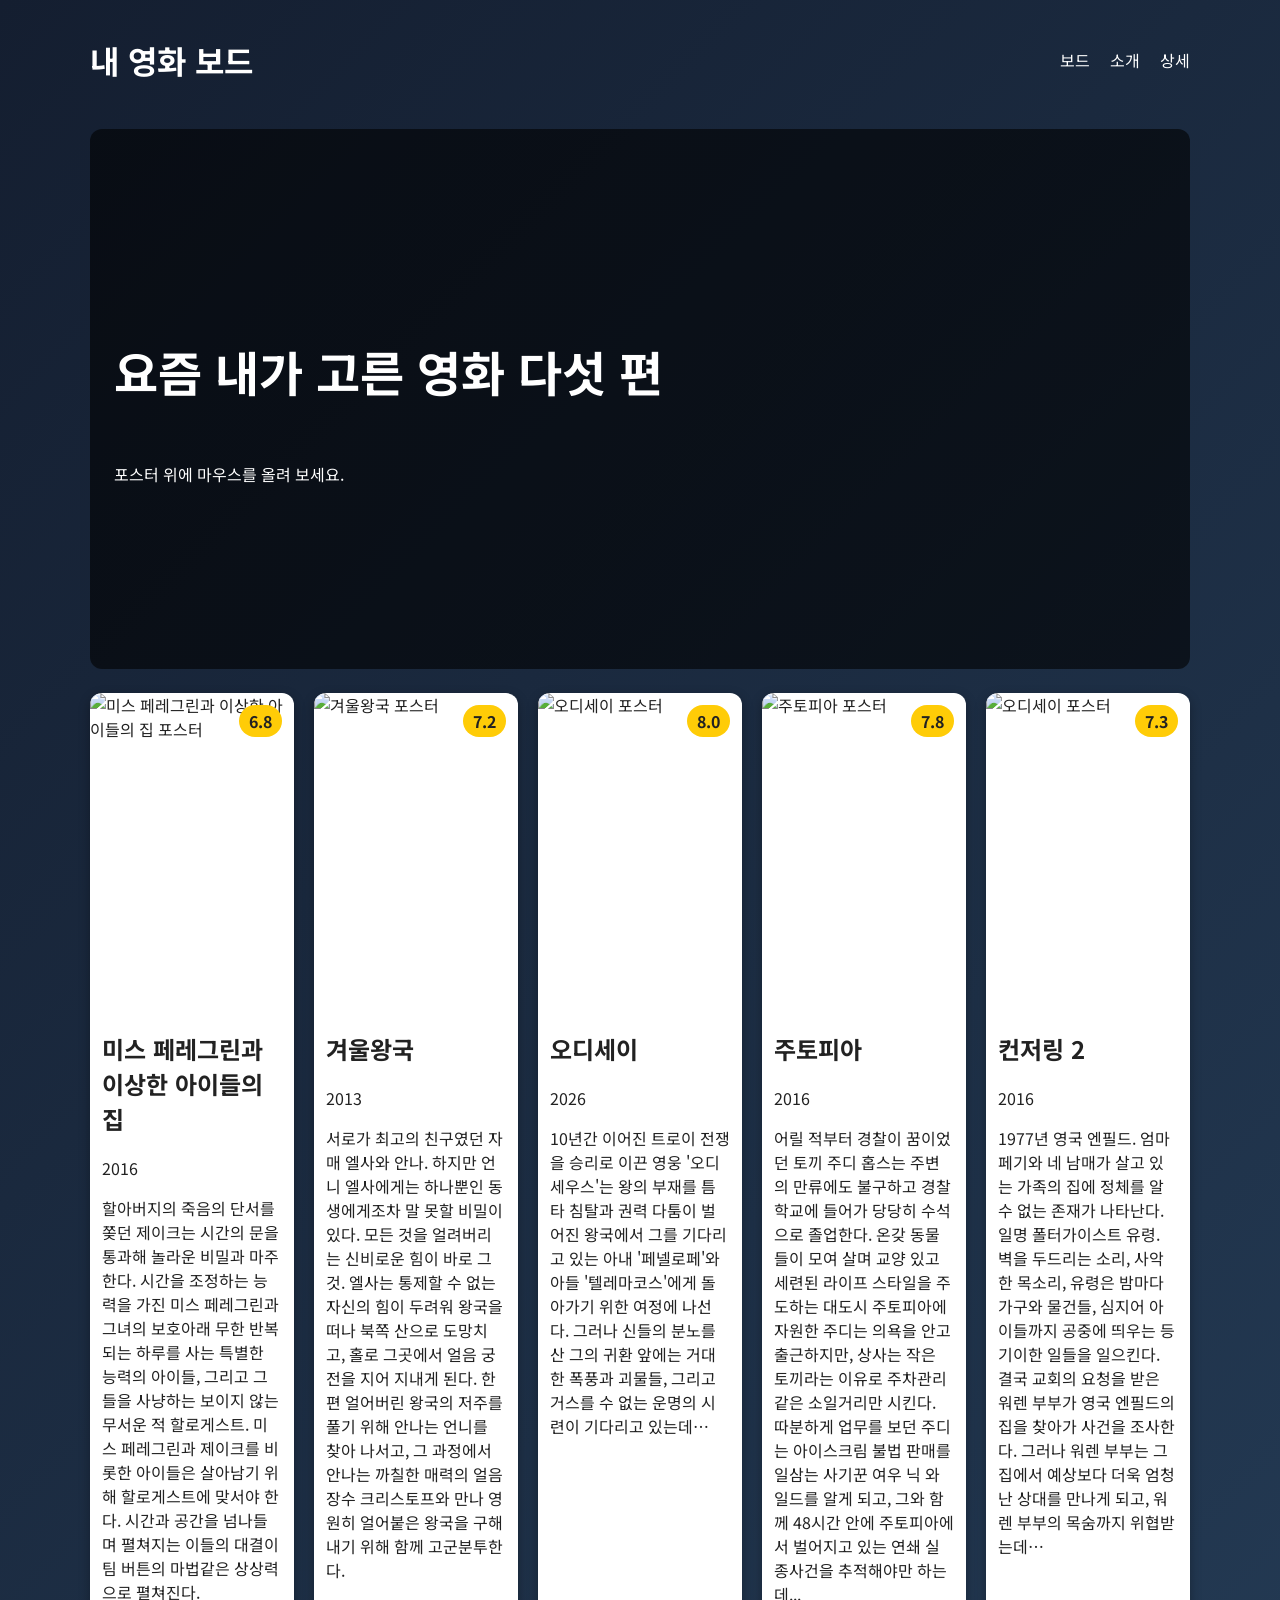
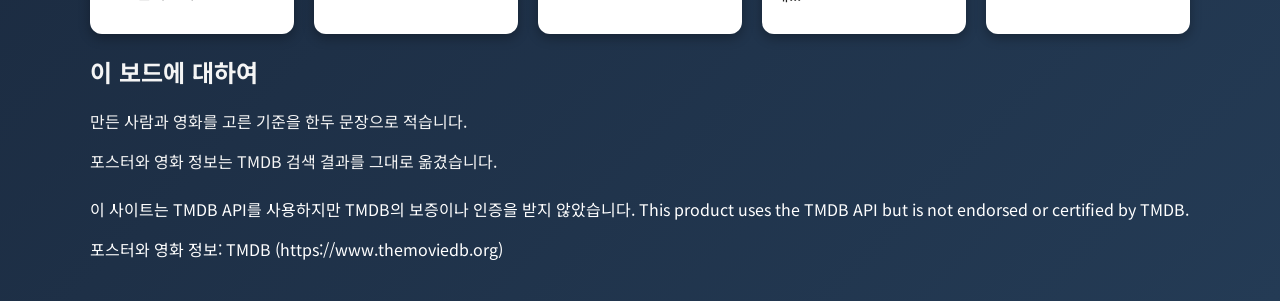
==== index.html @ 84cd8ace "hw1 시작" ====
<!DOCTYPE html>
<html lang="ko">

<head>
	<meta charset="UTF-8">
	<meta name="viewport" content="width=device-width, initial-scale=1.0">
	<title>김현우 :: 내 영화 보드</title>
	<link rel="preconnect" href="https://fonts.googleapis.com">
	<link rel="preconnect" href="https://fonts.gstatic.com" crossorigin>
	<link href="https://fonts.googleapis.com/css2?family=Nanum+Myeongjo&family=Noto+Sans+KR:wght@100..900&display=swap"
		rel="stylesheet">
	<link rel="stylesheet" href="style.css">
</head>

<body>

	<header class="top">
		<h1>내 영화 보드</h1>
		<nav>
			<ul>
				<li><a href="#board">보드</a></li>
				<li><a href="#about">소개</a></li>
				<li><a href="detail.html">상세</a></li>
			</ul>
		</nav>
	</header>

	<section class="hero">
		<h2>요즘 내가 고른 영화 다섯 편</h2>
		<p>포스터 위에 마우스를 올려 보세요.</p>
	</section>

	<main>
		<section class="board" id="board">
			<article class="card">
				<img class="poster" src="https://image.tmdb.org/t/p/w342/j3VfU751qbvzxyYMfHL2vigqdYf.jpg"
					alt="미스 페레그린과 이상한 아이들의 집 포스터">
				<span class="badge">6.8</span>
				<div class="info">
					<h2>미스 페레그린과 이상한 아이들의 집</h2>
					<p class="year">2016</p>
					<p class="overview">할아버지의 죽음의 단서를 쫒던 제이크는 시간의 문을 통과해 놀라운 비밀과 마주한다. 시간을 조정하는 능력을 가진 미스 페레그린과 그녀의 보호아래 무한 반복되는 하루를 사는 특별한 능력의 아이들, 그리고 그들을 사냥하는 보이지 않는 무서운 적 할로게스트. 미스 페레그린과 제이크를 비롯한 아이들은 살아남기 위해 할로게스트에 맞서야 한다. 시간과 공간을 넘나들며 펼쳐지는 이들의 대결이 팀 버튼의 마법같은 상상력으로 펼쳐진다.</p>
				</div>
			</article>
			<article class="card">
				<img class="poster" src="https://image.tmdb.org/t/p/w342/lYceQKe3EsYn7VdDXGTy7dSwBLp.jpg"
					alt="겨울왕국 포스터">
				<span class="badge">7.2</span>
				<div class="info">
					<h2>겨울왕국</h2>
					<p class="year">2013</p>
					<p class="overview">서로가 최고의 친구였던 자매 엘사와 안나. 하지만 언니 엘사에게는 하나뿐인 동생에게조차 말 못할 비밀이 있다. 모든 것을 얼려버리는 신비로운 힘이 바로 그 것. 엘사는 통제할 수 없는 자신의 힘이 두려워 왕국을 떠나 북쪽 산으로 도망치고, 홀로 그곳에서 얼음 궁전을 지어 지내게 된다. 한편 얼어버린 왕국의 저주를 풀기 위해 안나는 언니를 찾아 나서고, 그 과정에서 안나는 까칠한 매력의 얼음장수 크리스토프와 만나 영원히 얼어붙은 왕국을 구해내기 위해 함께 고군분투한다.</p>
				</div>
			</article>
			<article class="card">
				<img class="poster" src="https://image.tmdb.org/t/p/w342/8ze9OcVuFiy94s6FFPvsn4oC2e1.jpg"
					alt="오디세이 포스터">
				<span class="badge">8.0</span>
				<div class="info">
					<h2>오디세이</h2>
					<p class="year">2026</p>
					<p class="overview">10년간 이어진 트로이 전쟁을 승리로 이끈 영웅 '오디세우스'는 왕의 부재를 틈타 침탈과 권력 다툼이 벌어진 왕국에서 그를 기다리고 있는 아내 '페넬로페'와 아들 '텔레마코스'에게 돌아가기 위한 여정에 나선다. 그러나 신들의 분노를 산 그의 귀환 앞에는 거대한 폭풍과 괴물들, 그리고 거스를 수 없는 운명의 시련이 기다리고 있는데…</p>
				</div>
			</article>
			<article class="card">
				<img class="poster" src="https://image.tmdb.org/t/p/w342/uitqZVbhvlQV5iLOdbk3itGoNNd.jpg"
					alt="주토피아 포스터">
				<span class="badge">7.8</span>
				<div class="info">
					<h2>주토피아</h2>
					<p class="year">2016</p>
					<p class="overview">어릴 적부터 경찰이 꿈이었던 토끼 주디 홉스는 주변의 만류에도 불구하고 경찰학교에 들어가 당당히 수석으로 졸업한다. 온갖 동물들이 모여 살며 교양 있고 세련된 라이프 스타일을 주도하는 대도시 주토피아에 자원한 주디는 의욕을 안고 출근하지만, 상사는 작은 토끼라는 이유로 주차관리 같은 소일거리만 시킨다. 따분하게 업무를 보던 주디는 아이스크림 불법 판매를 일삼는 사기꾼 여우 닉 와일드를 알게 되고, 그와 함께  48시간 안에 주토피아에서 벌어지고 있는 연쇄 실종사건을 추적해야만 하는데...</p>
				</div>
			</article>
			<article class="card">
				<img class="poster" src="https://image.tmdb.org/t/p/w342/RTmoz2DYYOPDnTKGqkJDWKdcd6.jpg"
					alt="오디세이 포스터">
				<span class="badge">7.3</span>
				<div class="info">
					<h2>컨저링 2</h2>
					<p class="year">2016</p>
					<p class="overview">1977년 영국 엔필드. 엄마 페기와 네 남매가 살고 있는 가족의 집에 정체를 알 수 없는 존재가 나타난다. 일명 폴터가이스트 유령. 벽을 두드리는 소리, 사악한 목소리, 유령은 밤마다 가구와 물건들, 심지어 아이들까지 공중에 띄우는 등 기이한 일들을 일으킨다. 결국 교회의 요청을 받은 워렌 부부가 영국 엔필드의 집을 찾아가 사건을 조사한다. 그러나 워렌 부부는 그 집에서 예상보다 더욱 엄청난 상대를 만나게 되고, 워렌 부부의 목숨까지 위협받는데…</p>
				</div>
			</article>
		</section>
		<section id="about">
			<h2>이 보드에 대하여</h2>
			<p>만든 사람과 영화를 고른 기준을 한두 문장으로 적습니다.</p>
			<p>포스터와 영화 정보는 TMDB 검색 결과를 그대로 옮겼습니다.</p>
		</section>
	</main>

	<footer>
		<p>이 사이트는 TMDB API를 사용하지만 TMDB의 보증이나 인증을 받지 않았습니다.
			This product uses the TMDB API but is not endorsed or certified by TMDB.</p>
		<p>포스터와 영화 정보: TMDB (https://www.themoviedb.org)</p>
	</footer>
</body>

</html>
---- style.css ----
body {
    background: linear-gradient(135deg, #141e30, #243b55);
    min-height: 100vh;
    box-sizing: border-box;
    margin: 0;
    padding: 16px;
    font-family: "Noto Sans KR", sans-serif;
    color: #f5f5f5;
}

#body-title {
    font-family: "Nanum Myeongjo", sans-serif;
}

/* 7주차 시작 */

main, .top, .hero, footer {
    max-width: 1100px;
    margin: 0 auto 24px;
}

.top {
    display: flex;
    justify-content: space-between;
    align-items: center;
}

.hero {
    background-image:
    linear-gradient(rgba(0, 0, 0, 0.6), rgba(0, 0, 0, 0.6)),
    url("https://image.tmdb.org/t/p/w1280/ld7V9BjMk2xtiBNcR8savyyk5ca.jpg");

    background-size: cover;
    background-position: center;
    min-height: 40vh;
    padding: 24px;
    box-sizing: border-box;
    color: #fff;
    border-radius: 12px;
    display: flex;
    flex-direction: column;
    justify-content: center;
}

nav ul {
    display: flex;
    gap: 8px;
    list-style: none;
    margin: 0;
    padding: 0;
    flex-direction: column;
}

nav a {
    color: #fff;
    text-decoration: none;
}

.board {
    display: grid;
    grid-template-columns: repeat(auto-fit, minmax(200px, 1fr));
    gap: 20px;
}

/* 7주차 끝 */

h1, footer {
    color: #fff;
}

.card {
    border-radius: 12px;
    overflow: hidden;
    box-shadow: 0 4px 12px rgba(0, 0, 0, 0.3);
    background: #fff;

    position: relative;

    transition: transform 0.3s, box-shadow 0.3s;
    color: #222;
    animation: rise 0.6s backwards;
}

.card:nth-child(2) {
    animation-delay: 0.1s;
}
.card:nth-child(3) {
    animation-delay: 0.2s;
}
.card:nth-child(4) {
    animation-delay: 0.3s;
}
.card:nth-child(5) {
    animation-delay: 0.4s;
}

@keyframes rise {
    from {
        opacity: 0;
        transform: translateY(20px);
    }
}

.card:hover {
    transform: translateY(-8px);
    box-shadow: 0 12px 32px rgba(255, 193, 7, 0.6);
}

.badge {
    position: absolute;
    top: 12px;
    right: 12px;
    background: #ffcc07;
    color: #222;
    padding: 4px 10px;
    border-radius: 999px;
    font-weight: bold;

    animation: pulse 2s infinite;
}

@keyframes pulse {
    0%, 100% {
        transform: scale(1);
    }
    50% {
        transform: scale(1.15);
    }
}

.info {
    padding: 12px;
}

.poster {
    width: 100%;
    display: block;
    aspect-ratio: 2 / 3;
    object-fit: cover;
}

@media (min-width: 600px) {
    nav ul {
        flex-direction: row;
        gap: 20px;
    }
}

@media (min-width: 1024px) {
    .hero {
        min-height: 60vh;
    }

    .hero h2 {
        font-size: 3rem;
    }
}

@media (prefers-color-scheme: dark) {
    .card {
        background: #1f2429;
        color: #eee;
    }
}
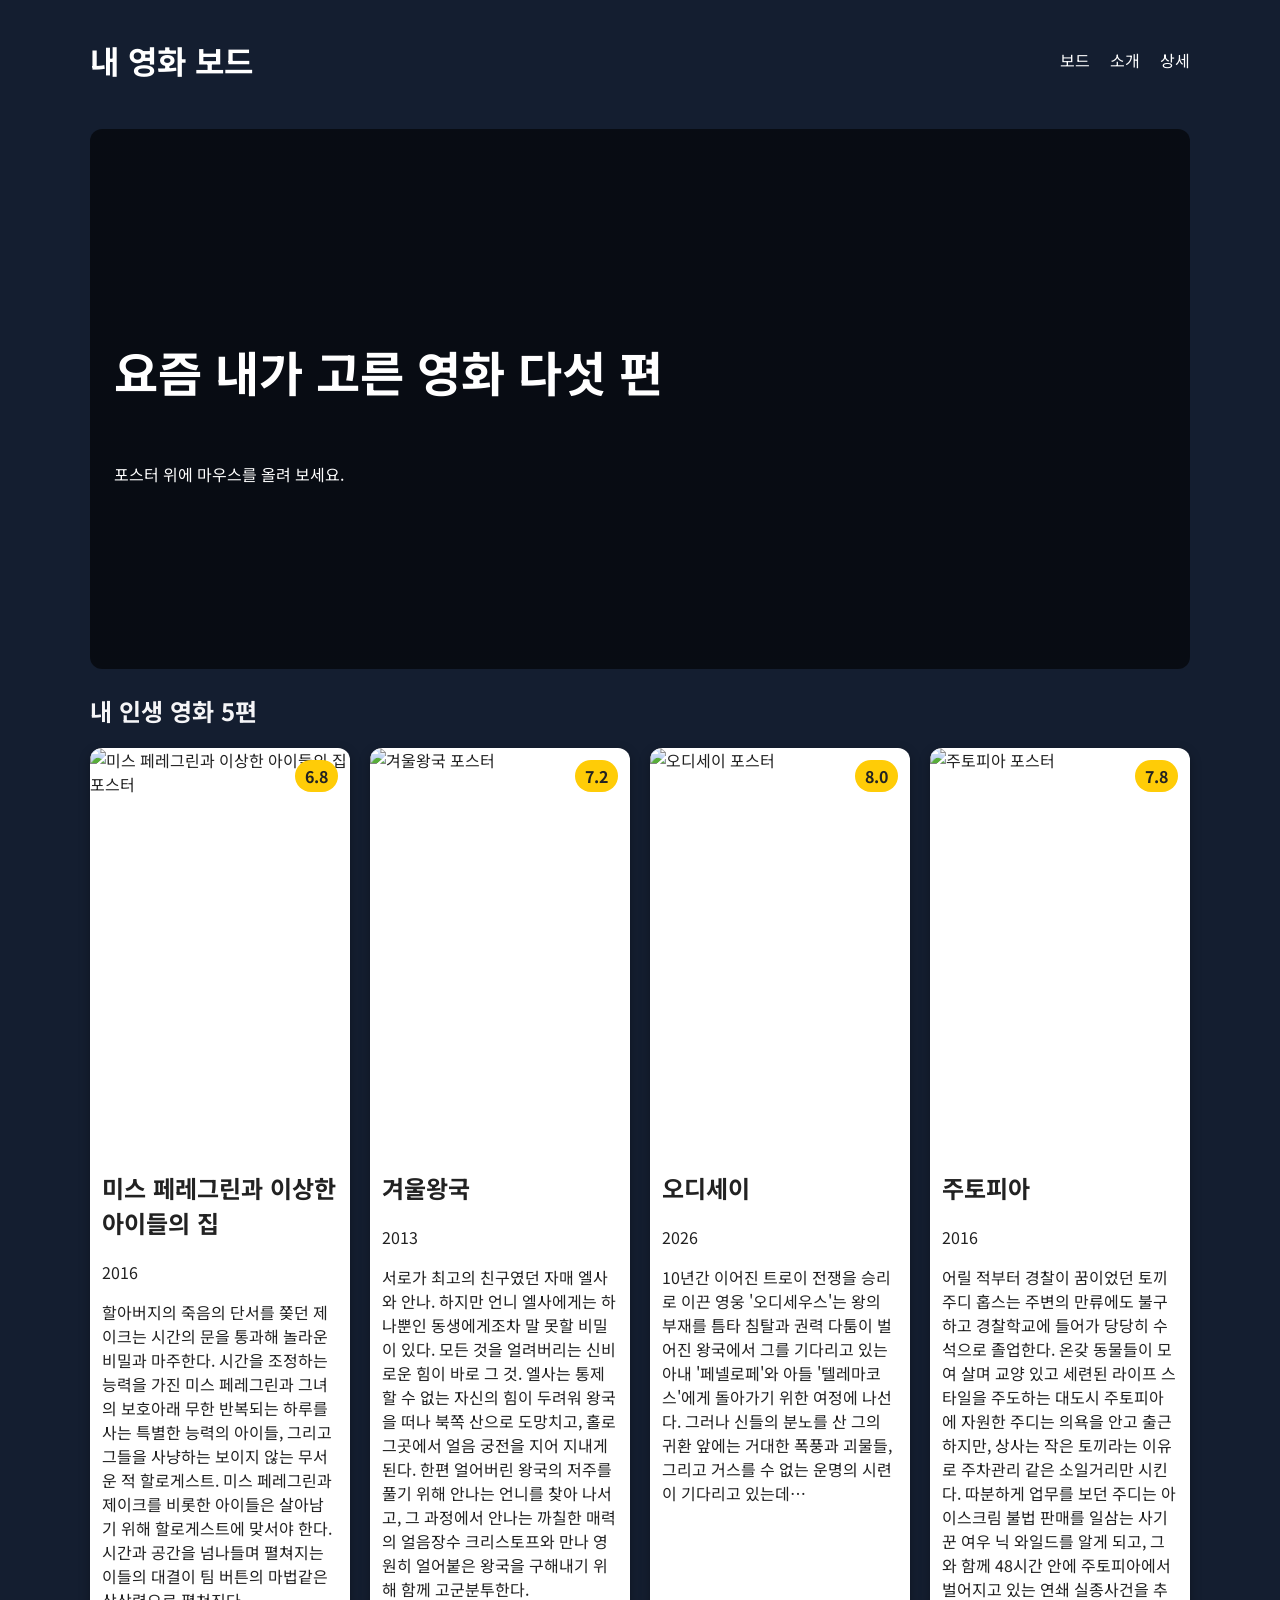
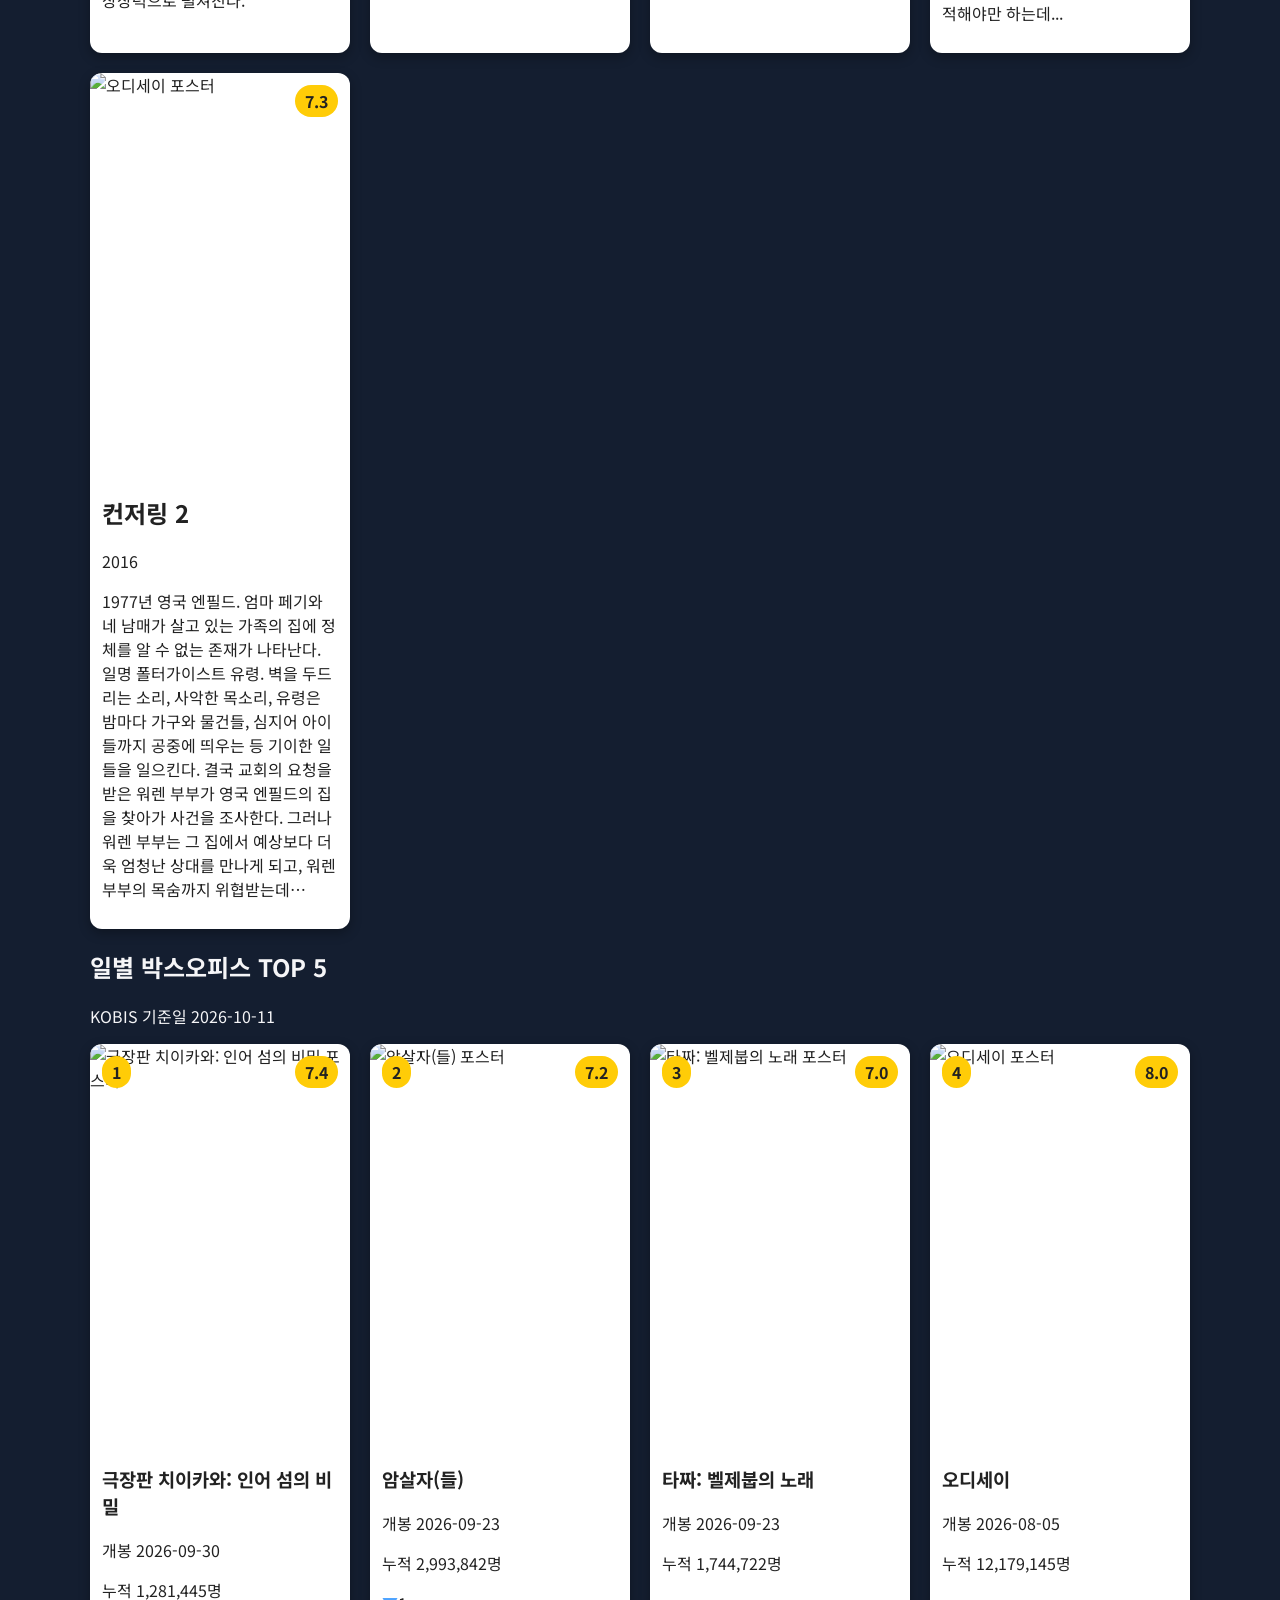
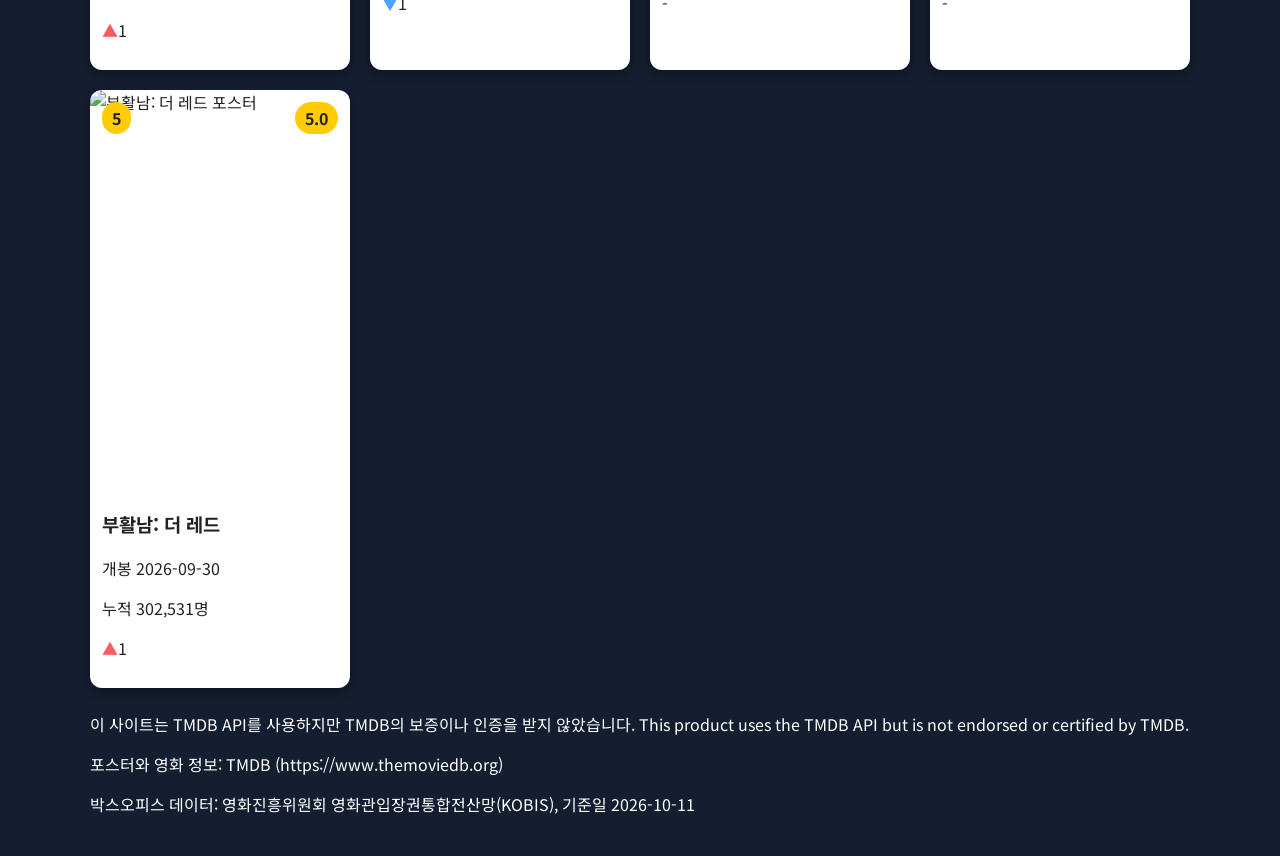
==== commit 3766c2a6: "hw1 반응형" ====
--- a/index.html
+++ b/index.html
@@ -18,8 +18,8 @@
 		<h1>내 영화 보드</h1>
 		<nav>
 			<ul>
-				<li><a href="#board">보드</a></li>
-				<li><a href="#about">소개</a></li>
+				<li><a href="#mine">보드</a></li>
+				<li><a href="#boxoffice">소개</a></li>
 				<li><a href="detail.html">상세</a></li>
 			</ul>
 		</nav>
@@ -31,62 +31,138 @@
 	</section>
 
 	<main>
-		<section class="board" id="board">
-			<article class="card">
-				<img class="poster" src="https://image.tmdb.org/t/p/w342/j3VfU751qbvzxyYMfHL2vigqdYf.jpg"
-					alt="미스 페레그린과 이상한 아이들의 집 포스터">
-				<span class="badge">6.8</span>
-				<div class="info">
-					<h2>미스 페레그린과 이상한 아이들의 집</h2>
-					<p class="year">2016</p>
-					<p class="overview">할아버지의 죽음의 단서를 쫒던 제이크는 시간의 문을 통과해 놀라운 비밀과 마주한다. 시간을 조정하는 능력을 가진 미스 페레그린과 그녀의 보호아래 무한 반복되는 하루를 사는 특별한 능력의 아이들, 그리고 그들을 사냥하는 보이지 않는 무서운 적 할로게스트. 미스 페레그린과 제이크를 비롯한 아이들은 살아남기 위해 할로게스트에 맞서야 한다. 시간과 공간을 넘나들며 펼쳐지는 이들의 대결이 팀 버튼의 마법같은 상상력으로 펼쳐진다.</p>
-				</div>
-			</article>
-			<article class="card">
-				<img class="poster" src="https://image.tmdb.org/t/p/w342/lYceQKe3EsYn7VdDXGTy7dSwBLp.jpg"
-					alt="겨울왕국 포스터">
-				<span class="badge">7.2</span>
-				<div class="info">
-					<h2>겨울왕국</h2>
-					<p class="year">2013</p>
-					<p class="overview">서로가 최고의 친구였던 자매 엘사와 안나. 하지만 언니 엘사에게는 하나뿐인 동생에게조차 말 못할 비밀이 있다. 모든 것을 얼려버리는 신비로운 힘이 바로 그 것. 엘사는 통제할 수 없는 자신의 힘이 두려워 왕국을 떠나 북쪽 산으로 도망치고, 홀로 그곳에서 얼음 궁전을 지어 지내게 된다. 한편 얼어버린 왕국의 저주를 풀기 위해 안나는 언니를 찾아 나서고, 그 과정에서 안나는 까칠한 매력의 얼음장수 크리스토프와 만나 영원히 얼어붙은 왕국을 구해내기 위해 함께 고군분투한다.</p>
-				</div>
-			</article>
-			<article class="card">
-				<img class="poster" src="https://image.tmdb.org/t/p/w342/8ze9OcVuFiy94s6FFPvsn4oC2e1.jpg"
-					alt="오디세이 포스터">
-				<span class="badge">8.0</span>
-				<div class="info">
-					<h2>오디세이</h2>
-					<p class="year">2026</p>
-					<p class="overview">10년간 이어진 트로이 전쟁을 승리로 이끈 영웅 '오디세우스'는 왕의 부재를 틈타 침탈과 권력 다툼이 벌어진 왕국에서 그를 기다리고 있는 아내 '페넬로페'와 아들 '텔레마코스'에게 돌아가기 위한 여정에 나선다. 그러나 신들의 분노를 산 그의 귀환 앞에는 거대한 폭풍과 괴물들, 그리고 거스를 수 없는 운명의 시련이 기다리고 있는데…</p>
-				</div>
-			</article>
-			<article class="card">
-				<img class="poster" src="https://image.tmdb.org/t/p/w342/uitqZVbhvlQV5iLOdbk3itGoNNd.jpg"
-					alt="주토피아 포스터">
-				<span class="badge">7.8</span>
-				<div class="info">
-					<h2>주토피아</h2>
-					<p class="year">2016</p>
-					<p class="overview">어릴 적부터 경찰이 꿈이었던 토끼 주디 홉스는 주변의 만류에도 불구하고 경찰학교에 들어가 당당히 수석으로 졸업한다. 온갖 동물들이 모여 살며 교양 있고 세련된 라이프 스타일을 주도하는 대도시 주토피아에 자원한 주디는 의욕을 안고 출근하지만, 상사는 작은 토끼라는 이유로 주차관리 같은 소일거리만 시킨다. 따분하게 업무를 보던 주디는 아이스크림 불법 판매를 일삼는 사기꾼 여우 닉 와일드를 알게 되고, 그와 함께  48시간 안에 주토피아에서 벌어지고 있는 연쇄 실종사건을 추적해야만 하는데...</p>
-				</div>
-			</article>
-			<article class="card">
-				<img class="poster" src="https://image.tmdb.org/t/p/w342/RTmoz2DYYOPDnTKGqkJDWKdcd6.jpg"
-					alt="오디세이 포스터">
-				<span class="badge">7.3</span>
-				<div class="info">
-					<h2>컨저링 2</h2>
-					<p class="year">2016</p>
-					<p class="overview">1977년 영국 엔필드. 엄마 페기와 네 남매가 살고 있는 가족의 집에 정체를 알 수 없는 존재가 나타난다. 일명 폴터가이스트 유령. 벽을 두드리는 소리, 사악한 목소리, 유령은 밤마다 가구와 물건들, 심지어 아이들까지 공중에 띄우는 등 기이한 일들을 일으킨다. 결국 교회의 요청을 받은 워렌 부부가 영국 엔필드의 집을 찾아가 사건을 조사한다. 그러나 워렌 부부는 그 집에서 예상보다 더욱 엄청난 상대를 만나게 되고, 워렌 부부의 목숨까지 위협받는데…</p>
-				</div>
-			</article>
+		<section id="mine">
+			<h2>내 인생 영화 5편</h2>
+			<div class="board">
+				<article class="card">
+					<img class="poster" src="https://image.tmdb.org/t/p/w342/j3VfU751qbvzxyYMfHL2vigqdYf.jpg"
+						alt="미스 페레그린과 이상한 아이들의 집 포스터">
+					<span class="badge">6.8</span>
+					<div class="info">
+						<h2>미스 페레그린과 이상한 아이들의 집</h2>
+						<p class="year">2016</p>
+						<p class="overview">할아버지의 죽음의 단서를 쫒던 제이크는 시간의 문을 통과해 놀라운 비밀과 마주한다. 시간을 조정하는 능력을 가진 미스 페레그린과 그녀의
+							보호아래 무한 반복되는 하루를 사는 특별한 능력의 아이들, 그리고 그들을 사냥하는 보이지 않는 무서운 적 할로게스트. 미스 페레그린과 제이크를 비롯한 아이들은
+							살아남기 위해 할로게스트에 맞서야 한다. 시간과 공간을 넘나들며 펼쳐지는 이들의 대결이 팀 버튼의 마법같은 상상력으로 펼쳐진다.</p>
+					</div>
+				</article>
+				<article class="card">
+					<img class="poster" src="https://image.tmdb.org/t/p/w342/lYceQKe3EsYn7VdDXGTy7dSwBLp.jpg"
+						alt="겨울왕국 포스터">
+					<span class="badge">7.2</span>
+					<div class="info">
+						<h2>겨울왕국</h2>
+						<p class="year">2013</p>
+						<p class="overview">서로가 최고의 친구였던 자매 엘사와 안나. 하지만 언니 엘사에게는 하나뿐인 동생에게조차 말 못할 비밀이 있다. 모든 것을 얼려버리는
+							신비로운 힘이 바로 그 것. 엘사는 통제할 수 없는 자신의 힘이 두려워 왕국을 떠나 북쪽 산으로 도망치고, 홀로 그곳에서 얼음 궁전을 지어 지내게 된다. 한편
+							얼어버린 왕국의 저주를 풀기 위해 안나는 언니를 찾아 나서고, 그 과정에서 안나는 까칠한 매력의 얼음장수 크리스토프와 만나 영원히 얼어붙은 왕국을 구해내기 위해 함께
+							고군분투한다.</p>
+					</div>
+				</article>
+				<article class="card">
+					<img class="poster" src="https://image.tmdb.org/t/p/w342/8ze9OcVuFiy94s6FFPvsn4oC2e1.jpg"
+						alt="오디세이 포스터">
+					<span class="badge">8.0</span>
+					<div class="info">
+						<h2>오디세이</h2>
+						<p class="year">2026</p>
+						<p class="overview">10년간 이어진 트로이 전쟁을 승리로 이끈 영웅 '오디세우스'는 왕의 부재를 틈타 침탈과 권력 다툼이 벌어진 왕국에서 그를 기다리고 있는
+							아내 '페넬로페'와 아들 '텔레마코스'에게 돌아가기 위한 여정에 나선다. 그러나 신들의 분노를 산 그의 귀환 앞에는 거대한 폭풍과 괴물들, 그리고 거스를 수 없는
+							운명의 시련이 기다리고 있는데…</p>
+					</div>
+				</article>
+				<article class="card">
+					<img class="poster" src="https://image.tmdb.org/t/p/w342/uitqZVbhvlQV5iLOdbk3itGoNNd.jpg"
+						alt="주토피아 포스터">
+					<span class="badge">7.8</span>
+					<div class="info">
+						<h2>주토피아</h2>
+						<p class="year">2016</p>
+						<p class="overview">어릴 적부터 경찰이 꿈이었던 토끼 주디 홉스는 주변의 만류에도 불구하고 경찰학교에 들어가 당당히 수석으로 졸업한다. 온갖 동물들이 모여
+							살며 교양 있고 세련된 라이프 스타일을 주도하는 대도시 주토피아에 자원한 주디는 의욕을 안고 출근하지만, 상사는 작은 토끼라는 이유로 주차관리 같은 소일거리만
+							시킨다. 따분하게 업무를 보던 주디는 아이스크림 불법 판매를 일삼는 사기꾼 여우 닉 와일드를 알게 되고, 그와 함께 48시간 안에 주토피아에서 벌어지고 있는 연쇄
+							실종사건을 추적해야만 하는데...</p>
+					</div>
+				</article>
+				<article class="card">
+					<img class="poster" src="https://image.tmdb.org/t/p/w342/RTmoz2DYYOPDnTKGqkJDWKdcd6.jpg"
+						alt="오디세이 포스터">
+					<span class="badge">7.3</span>
+					<div class="info">
+						<h2>컨저링 2</h2>
+						<p class="year">2016</p>
+						<p class="overview">1977년 영국 엔필드. 엄마 페기와 네 남매가 살고 있는 가족의 집에 정체를 알 수 없는 존재가 나타난다. 일명 폴터가이스트 유령.
+							벽을 두드리는 소리, 사악한 목소리, 유령은 밤마다 가구와 물건들, 심지어 아이들까지 공중에 띄우는 등 기이한 일들을 일으킨다. 결국 교회의 요청을 받은 워렌 부부가
+							영국 엔필드의 집을 찾아가 사건을 조사한다. 그러나 워렌 부부는 그 집에서 예상보다 더욱 엄청난 상대를 만나게 되고, 워렌 부부의 목숨까지 위협받는데…</p>
+					</div>
+				</article>
+			</div>
 		</section>
-		<section id="about">
-			<h2>이 보드에 대하여</h2>
-			<p>만든 사람과 영화를 고른 기준을 한두 문장으로 적습니다.</p>
-			<p>포스터와 영화 정보는 TMDB 검색 결과를 그대로 옮겼습니다.</p>
+		<section id="boxoffice">
+			<h2>일별 박스오피스 TOP 5</h2>
+			<p class="basis">KOBIS 기준일 2026-10-11</p>
+			<div class="board">
+				<article class="card">
+					<img class="poster" src="https://image.tmdb.org/t/p/w342/5TMyytCI5Pfc9c1eNsljiCdiB05.jpg"
+						alt="극장판 치이카와: 인어 섬의 비밀 포스터">
+					<span class="rank">1</span>
+					<span class="badge">7.4</span>
+					<div class="info">
+						<h3>극장판 치이카와: 인어 섬의 비밀</h3>
+						<p class="year">개봉 2026-09-30</p>
+						<p class="audience">누적 1,281,445명</p>
+						<p class="change up">1</p>
+					</div>
+				</article>
+				<article class="card">
+					<img class="poster" src="https://image.tmdb.org/t/p/w342/c55ijsOdntj6P25vDwHLdgsBpmV.jpg"
+						alt="암살자(들) 포스터">
+					<span class="rank">2</span>
+					<span class="badge">7.2</span>
+					<div class="info">
+						<h3>암살자(들)</h3>
+						<p class="year">개봉 2026-09-23</p>
+						<p class="audience">누적 2,993,842명</p>
+						<p class="change down">1</p>
+					</div>
+				</article>
+				<article class="card">
+					<img class="poster" src="https://image.tmdb.org/t/p/w342/ueigb5zra1tj6FTK9yhh2P33P9B.jpg"
+						alt="타짜: 벨제붑의 노래 포스터">
+					<span class="rank">3</span>
+					<span class="badge">7.0</span>
+					<div class="info">
+						<h3>타짜: 벨제붑의 노래</h3>
+						<p class="year">개봉 2026-09-23</p>
+						<p class="audience">누적 1,744,722명</p>
+						<p class="change">-</p>
+					</div>
+				</article>
+				<article class="card">
+					<img class="poster" src="https://image.tmdb.org/t/p/w342/8ze9OcVuFiy94s6FFPvsn4oC2e1.jpg"
+						alt="오디세이 포스터">
+					<span class="rank">4</span>
+					<span class="badge">8.0</span>
+					<div class="info">
+						<h3>오디세이</h3>
+						<p class="year">개봉 2026-08-05</p>
+						<p class="audience">누적 12,179,145명</p>
+						<p class="change">-</p>
+					</div>
+				</article>
+				<article class="card">
+					<img class="poster" src="https://image.tmdb.org/t/p/w342/nLsyRK3SmtdIftozpCd8sGQMRGD.jpg"
+						alt="부활남: 더 레드 포스터">
+					<span class="rank">5</span>
+					<span class="badge">5.0</span>
+					<div class="info">
+						<h3>부활남: 더 레드</h3>
+						<p class="year">개봉 2026-09-30</p>
+						<p class="audience">누적 302,531명</p>
+						<p class="change up">1</p>
+					</div>
+				</article>
+			</div>
 		</section>
 	</main>
 
@@ -94,7 +170,8 @@
 		<p>이 사이트는 TMDB API를 사용하지만 TMDB의 보증이나 인증을 받지 않았습니다.
 			This product uses the TMDB API but is not endorsed or certified by TMDB.</p>
 		<p>포스터와 영화 정보: TMDB (https://www.themoviedb.org)</p>
+		<p>박스오피스 데이터: 영화진흥위원회 영화관입장권통합전산망(KOBIS), 기준일 2026-10-11</p>
 	</footer>
 </body>
 
-</html>
+</html>
--- a/style.css
+++ b/style.css
@@ -1,164 +1,214 @@
+:root {
+	--bg: #141e30;
+	--surface: #1f2b44;
+	--text: #f5f5f7;
+	--accent: #4da3ff;
+	--warn: #ff5a5f;
+	--font-title: "Nanum Myeongjo", sans-serif;
+	--font-body: "Noto Sans KR", sans-serif;
+	--gap: 20px;
+}
+
 body {
-    background: linear-gradient(135deg, #141e30, #243b55);
-    min-height: 100vh;
-    box-sizing: border-box;
-    margin: 0;
-    padding: 16px;
-    font-family: "Noto Sans KR", sans-serif;
-    color: #f5f5f5;
-}
-
-#body-title {
-    font-family: "Nanum Myeongjo", sans-serif;
-}
-
-/* 7주차 시작 */
-
-main, .top, .hero, footer {
-    max-width: 1100px;
-    margin: 0 auto 24px;
+	background: var(--bg);
+	min-height: 100vh;
+	box-sizing: border-box;
+	margin: 0;
+	padding: 16px;
+	font-family: var(--font-body);
+	color: var(--text);
+}
+
+main,
+.top,
+.hero,
+footer {
+	max-width: 1100px;
+	margin: 0 auto 24px;
 }
 
 .top {
-    display: flex;
-    justify-content: space-between;
-    align-items: center;
+	display: flex;
+	justify-content: space-between;
+	align-items: center;
 }
 
 .hero {
-    background-image:
-    linear-gradient(rgba(0, 0, 0, 0.6), rgba(0, 0, 0, 0.6)),
-    url("https://image.tmdb.org/t/p/w1280/ld7V9BjMk2xtiBNcR8savyyk5ca.jpg");
-
-    background-size: cover;
-    background-position: center;
-    min-height: 40vh;
-    padding: 24px;
-    box-sizing: border-box;
-    color: #fff;
-    border-radius: 12px;
-    display: flex;
-    flex-direction: column;
-    justify-content: center;
+	background-image:
+		linear-gradient(rgba(0, 0, 0, 0.6), rgba(0, 0, 0, 0.6)),
+		url("https://image.tmdb.org/t/p/w1280/ld7V9BjMk2xtiBNcR8savyyk5ca.jpg");
+
+	background-size: cover;
+	background-position: center;
+	min-height: 40vh;
+	padding: 24px;
+	box-sizing: border-box;
+	color: #fff;
+	border-radius: 12px;
+	display: flex;
+	flex-direction: column;
+	justify-content: center;
 }
 
 nav ul {
-    display: flex;
-    gap: 8px;
-    list-style: none;
-    margin: 0;
-    padding: 0;
-    flex-direction: column;
+	display: flex;
+	gap: 8px;
+	list-style: none;
+	margin: 0;
+	padding: 0;
+	flex-direction: column;
 }
 
 nav a {
-    color: #fff;
-    text-decoration: none;
+	color: #fff;
+	text-decoration: none;
 }
 
 .board {
-    display: grid;
-    grid-template-columns: repeat(auto-fit, minmax(200px, 1fr));
-    gap: 20px;
+	display: grid;
+	grid-template-columns: repeat(auto-fit, minmax(240px, 1fr));
+	gap: var(--gap);
 }
 
 /* 7주차 끝 */
 
-h1, footer {
-    color: #fff;
+h1,
+footer {
+	color: #fff;
 }
 
 .card {
-    border-radius: 12px;
-    overflow: hidden;
-    box-shadow: 0 4px 12px rgba(0, 0, 0, 0.3);
-    background: #fff;
-
-    position: relative;
-
-    transition: transform 0.3s, box-shadow 0.3s;
-    color: #222;
-    animation: rise 0.6s backwards;
+	border-radius: 12px;
+	overflow: hidden;
+	box-shadow: 0 4px 12px rgba(0, 0, 0, 0.3);
+	background: #fff;
+
+	position: relative;
+
+	transition: transform 0.3s, box-shadow 0.3s;
+	color: #222;
+	animation: rise 0.6s backwards;
 }
 
 .card:nth-child(2) {
-    animation-delay: 0.1s;
-}
+	animation-delay: 0.1s;
+}
+
 .card:nth-child(3) {
-    animation-delay: 0.2s;
-}
+	animation-delay: 0.2s;
+}
+
 .card:nth-child(4) {
-    animation-delay: 0.3s;
-}
+	animation-delay: 0.3s;
+}
+
 .card:nth-child(5) {
-    animation-delay: 0.4s;
+	animation-delay: 0.4s;
 }
 
 @keyframes rise {
-    from {
-        opacity: 0;
-        transform: translateY(20px);
-    }
+	from {
+		opacity: 0;
+		transform: translateY(20px);
+	}
 }
 
 .card:hover {
-    transform: translateY(-8px);
-    box-shadow: 0 12px 32px rgba(255, 193, 7, 0.6);
+	transform: translateY(-8px);
+	box-shadow: 0 12px 32px rgba(255, 193, 7, 0.6);
+}
+
+.card.no-poster .poster-fallback {
+	aspect-ratio: 2 / 3;
+	display: flex; align-items: center; justify-content: center;
+	font-size: 5rem; font-family: var(--font-title);
+	background: linear-gradient(135deg, var(--accent), var(--surface));
+	}
+
+.rank {
+	position: absolute;
+	top: 12px;
+	left: 12px;
+	background: #ffcc07;
+	color: #222;
+	padding: 4px 10px;
+	border-radius: 999px;
+	font-weight: bold;
+
+	animation: pulse 2s infinite;
+}
+
+.change.new::before {
+	content: "NEW";
+	color: var(--warn);
+}
+
+.change.up::before {
+	content: "▲";
+	color: var(--warn);
+}
+
+.change.down::before {
+	content: "▼";
+	color: var(--accent)
 }
 
 .badge {
-    position: absolute;
-    top: 12px;
-    right: 12px;
-    background: #ffcc07;
-    color: #222;
-    padding: 4px 10px;
-    border-radius: 999px;
-    font-weight: bold;
-
-    animation: pulse 2s infinite;
+	position: absolute;
+	top: 12px;
+	right: 12px;
+	background: #ffcc07;
+	color: #222;
+	padding: 4px 10px;
+	border-radius: 999px;
+	font-weight: bold;
+
+	animation: pulse 2s infinite;
 }
 
 @keyframes pulse {
-    0%, 100% {
-        transform: scale(1);
-    }
-    50% {
-        transform: scale(1.15);
-    }
+
+	0%,
+	100% {
+		transform: scale(1);
+	}
+
+	50% {
+		transform: scale(1.15);
+	}
 }
 
 .info {
-    padding: 12px;
+	padding: 12px;
 }
 
 .poster {
-    width: 100%;
-    display: block;
-    aspect-ratio: 2 / 3;
-    object-fit: cover;
+	width: 100%;
+	display: block;
+	aspect-ratio: 2 / 3;
+	object-fit: cover;
 }
 
 @media (min-width: 600px) {
-    nav ul {
-        flex-direction: row;
-        gap: 20px;
-    }
+	nav ul {
+		flex-direction: row;
+		gap: 20px;
+	}
 }
 
 @media (min-width: 1024px) {
-    .hero {
-        min-height: 60vh;
-    }
-
-    .hero h2 {
-        font-size: 3rem;
-    }
+	.hero {
+		min-height: 60vh;
+	}
+
+	.hero h2 {
+		font-size: 3rem;
+	}
 }
 
 @media (prefers-color-scheme: dark) {
-    .card {
-        background: #1f2429;
-        color: #eee;
-    }
+	.card {
+		background: #1f2429;
+		color: #eee;
+	}
 }
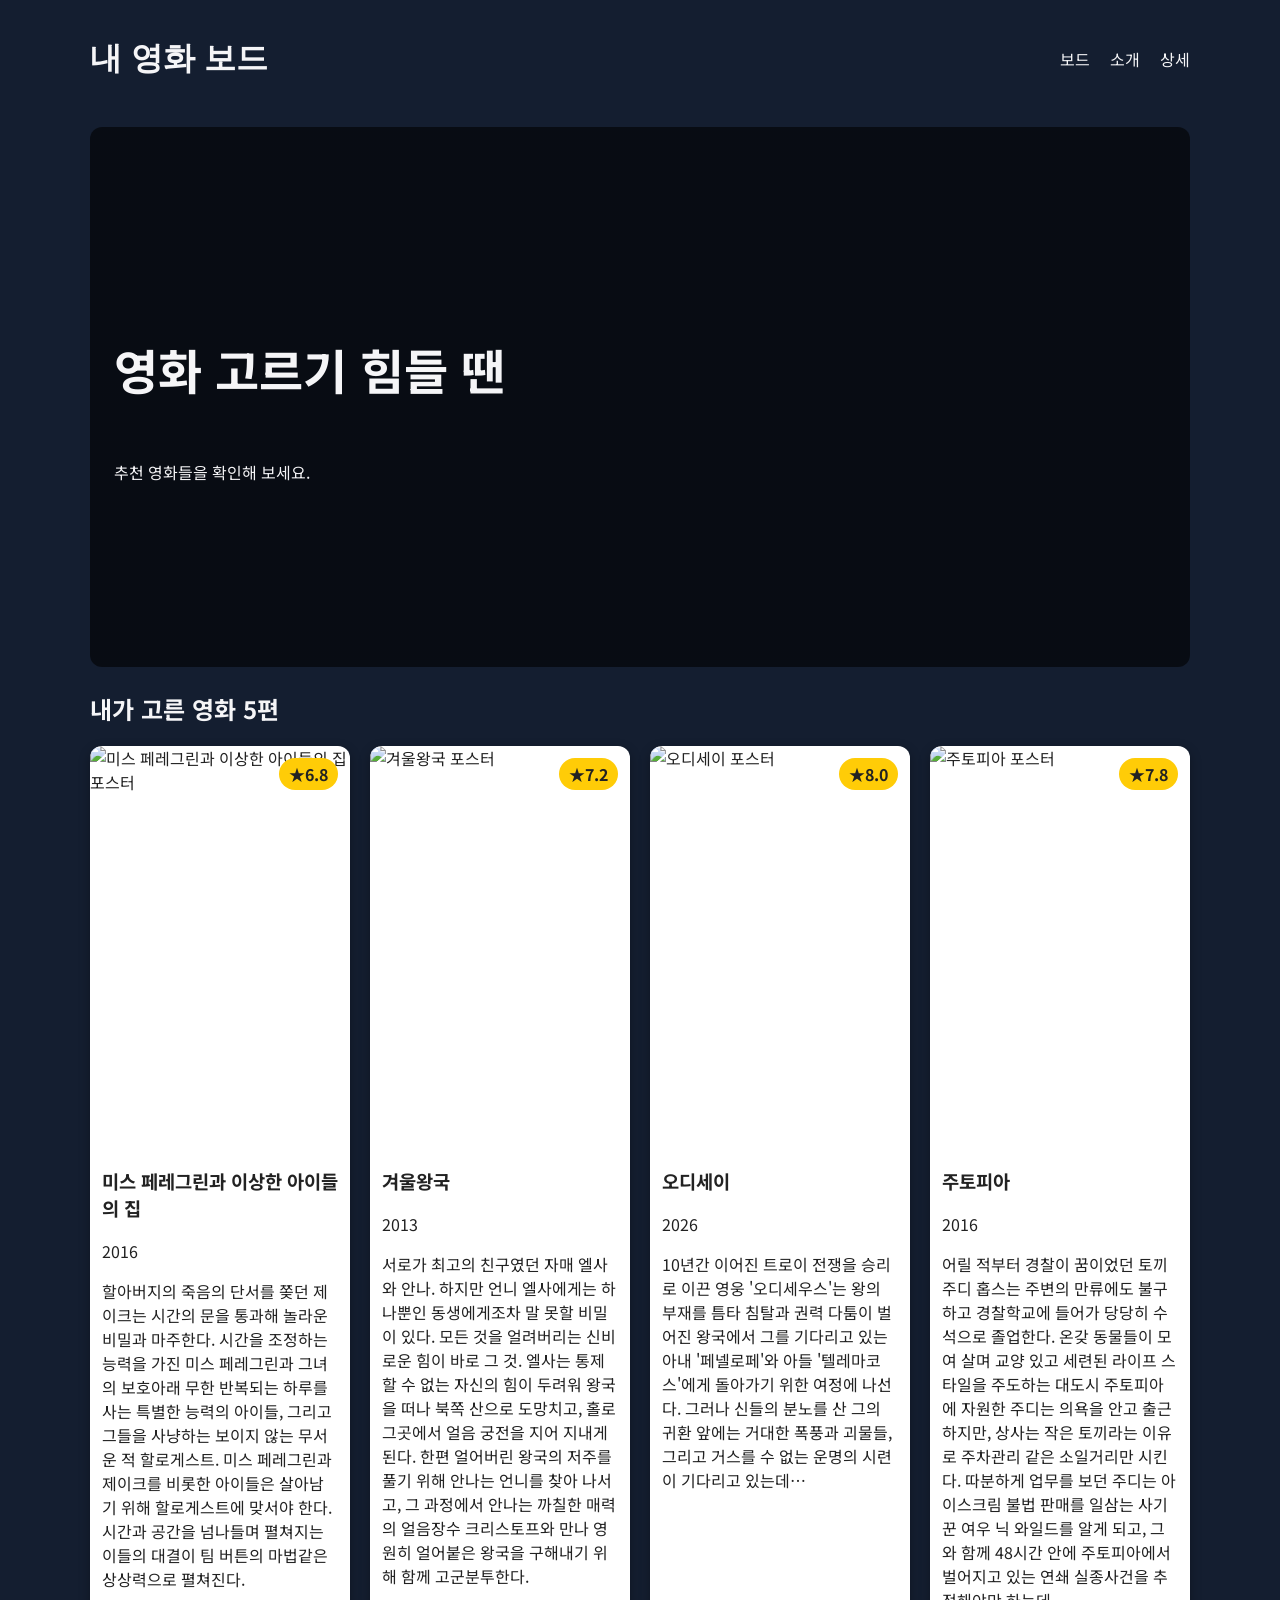
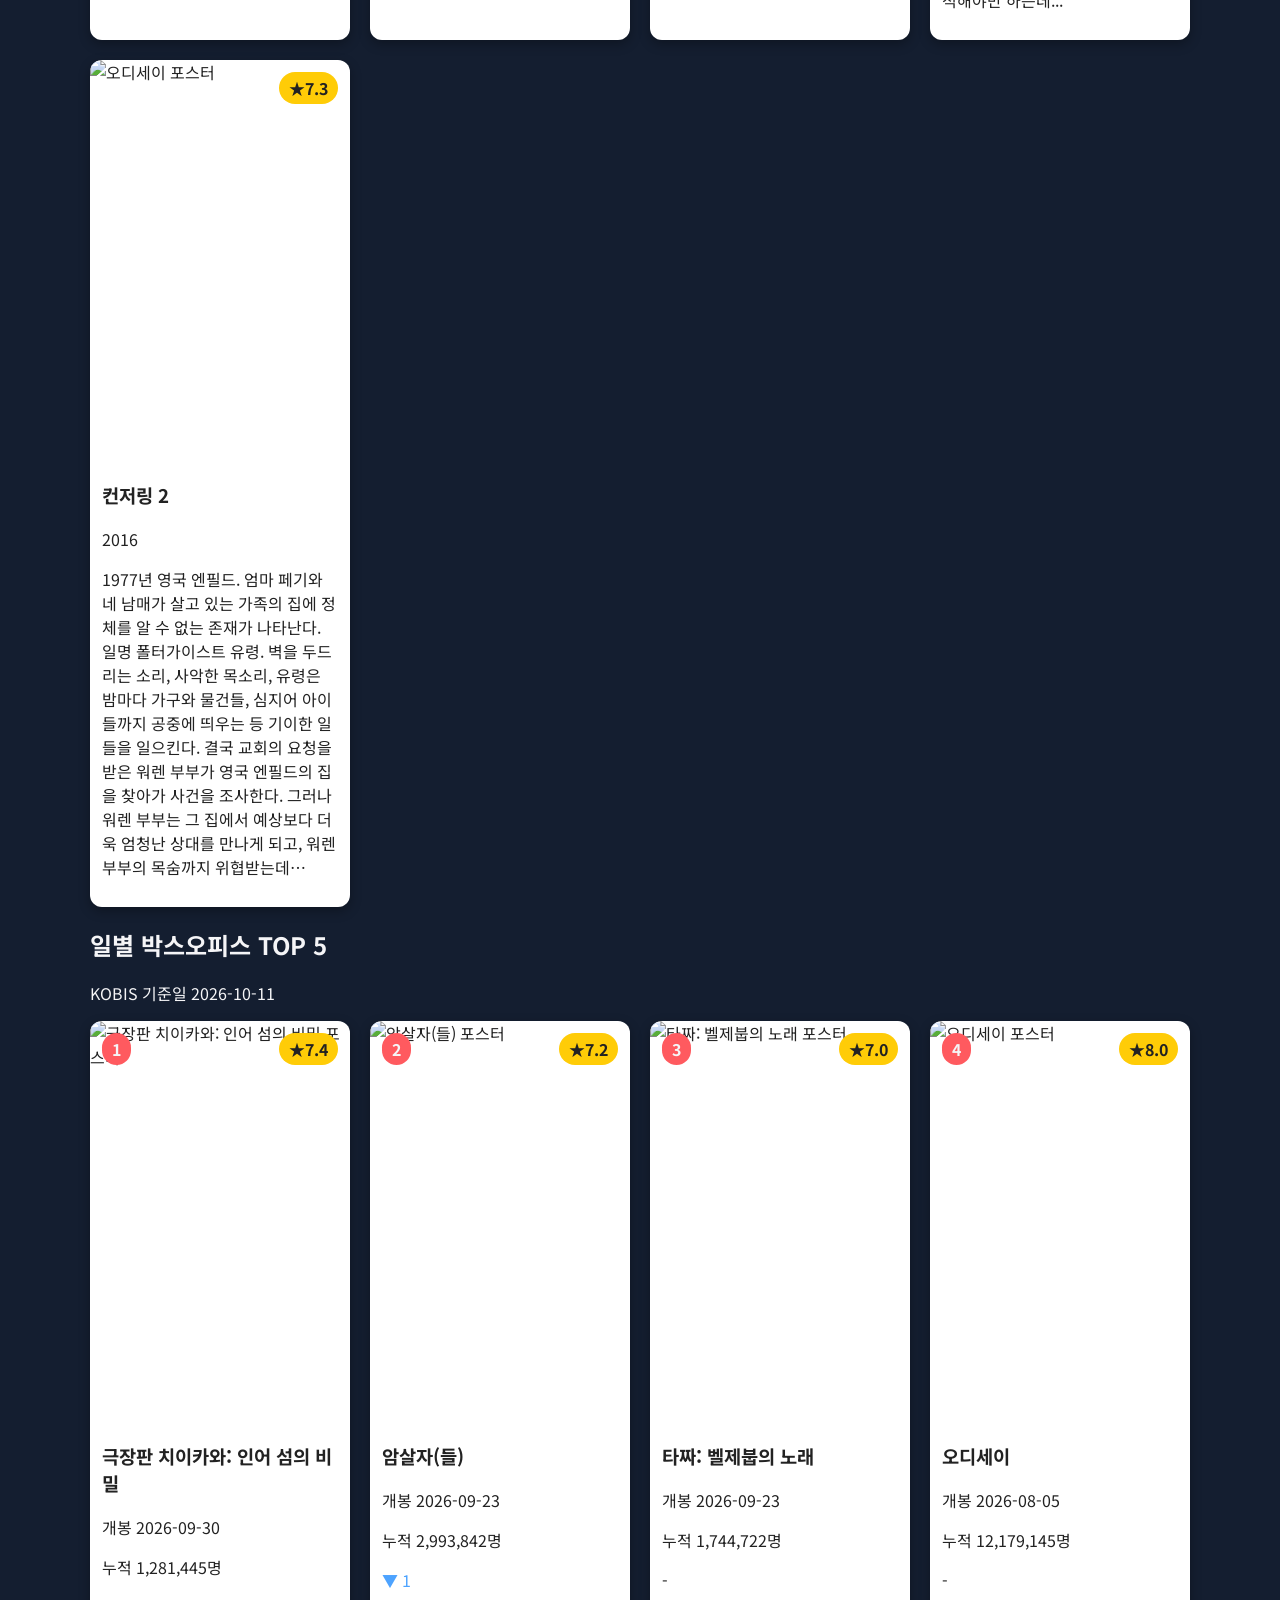
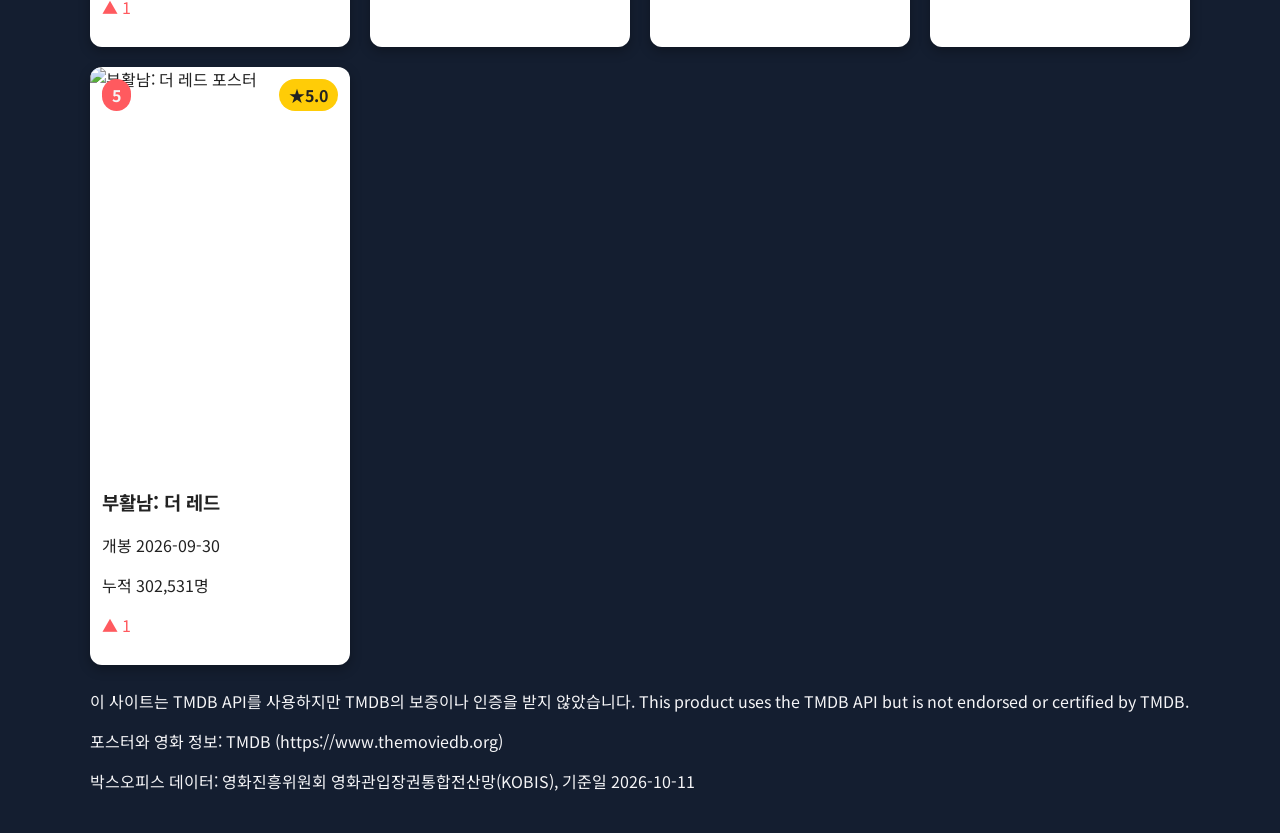
==== commit 5bf8cdf6: "hw1 제출" ====
--- a/index.html
+++ b/index.html
@@ -13,7 +13,6 @@
 </head>
 
 <body>
-
 	<header class="top">
 		<h1>내 영화 보드</h1>
 		<nav>
@@ -26,20 +25,25 @@
 	</header>
 
 	<section class="hero">
-		<h2>요즘 내가 고른 영화 다섯 편</h2>
-		<p>포스터 위에 마우스를 올려 보세요.</p>
+		<h2>영화 고르기 힘들 땐</h2>
+		<p>추천 영화들을 확인해 보세요.</p>
 	</section>
 
 	<main>
 		<section id="mine">
-			<h2>내 인생 영화 5편</h2>
+			<h2>내가 고른 영화 5편</h2>
+
+			<div class="skeleton"></div>
+			<div class="skeleton"></div>
+			<div class="skeleton"></div>
+
 			<div class="board">
 				<article class="card">
 					<img class="poster" src="https://image.tmdb.org/t/p/w342/j3VfU751qbvzxyYMfHL2vigqdYf.jpg"
 						alt="미스 페레그린과 이상한 아이들의 집 포스터">
 					<span class="badge">6.8</span>
 					<div class="info">
-						<h2>미스 페레그린과 이상한 아이들의 집</h2>
+						<h3>미스 페레그린과 이상한 아이들의 집</h3>
 						<p class="year">2016</p>
 						<p class="overview">할아버지의 죽음의 단서를 쫒던 제이크는 시간의 문을 통과해 놀라운 비밀과 마주한다. 시간을 조정하는 능력을 가진 미스 페레그린과 그녀의
 							보호아래 무한 반복되는 하루를 사는 특별한 능력의 아이들, 그리고 그들을 사냥하는 보이지 않는 무서운 적 할로게스트. 미스 페레그린과 제이크를 비롯한 아이들은
@@ -51,7 +55,7 @@
 						alt="겨울왕국 포스터">
 					<span class="badge">7.2</span>
 					<div class="info">
-						<h2>겨울왕국</h2>
+						<h3>겨울왕국</h3>
 						<p class="year">2013</p>
 						<p class="overview">서로가 최고의 친구였던 자매 엘사와 안나. 하지만 언니 엘사에게는 하나뿐인 동생에게조차 말 못할 비밀이 있다. 모든 것을 얼려버리는
 							신비로운 힘이 바로 그 것. 엘사는 통제할 수 없는 자신의 힘이 두려워 왕국을 떠나 북쪽 산으로 도망치고, 홀로 그곳에서 얼음 궁전을 지어 지내게 된다. 한편
@@ -64,7 +68,7 @@
 						alt="오디세이 포스터">
 					<span class="badge">8.0</span>
 					<div class="info">
-						<h2>오디세이</h2>
+						<h3>오디세이</h3>
 						<p class="year">2026</p>
 						<p class="overview">10년간 이어진 트로이 전쟁을 승리로 이끈 영웅 '오디세우스'는 왕의 부재를 틈타 침탈과 권력 다툼이 벌어진 왕국에서 그를 기다리고 있는
 							아내 '페넬로페'와 아들 '텔레마코스'에게 돌아가기 위한 여정에 나선다. 그러나 신들의 분노를 산 그의 귀환 앞에는 거대한 폭풍과 괴물들, 그리고 거스를 수 없는
@@ -76,7 +80,7 @@
 						alt="주토피아 포스터">
 					<span class="badge">7.8</span>
 					<div class="info">
-						<h2>주토피아</h2>
+						<h3>주토피아</h3>
 						<p class="year">2016</p>
 						<p class="overview">어릴 적부터 경찰이 꿈이었던 토끼 주디 홉스는 주변의 만류에도 불구하고 경찰학교에 들어가 당당히 수석으로 졸업한다. 온갖 동물들이 모여
 							살며 교양 있고 세련된 라이프 스타일을 주도하는 대도시 주토피아에 자원한 주디는 의욕을 안고 출근하지만, 상사는 작은 토끼라는 이유로 주차관리 같은 소일거리만
@@ -89,7 +93,7 @@
 						alt="오디세이 포스터">
 					<span class="badge">7.3</span>
 					<div class="info">
-						<h2>컨저링 2</h2>
+						<h3>컨저링 2</h3>
 						<p class="year">2016</p>
 						<p class="overview">1977년 영국 엔필드. 엄마 페기와 네 남매가 살고 있는 가족의 집에 정체를 알 수 없는 존재가 나타난다. 일명 폴터가이스트 유령.
 							벽을 두드리는 소리, 사악한 목소리, 유령은 밤마다 가구와 물건들, 심지어 아이들까지 공중에 띄우는 등 기이한 일들을 일으킨다. 결국 교회의 요청을 받은 워렌 부부가
@@ -101,6 +105,11 @@
 		<section id="boxoffice">
 			<h2>일별 박스오피스 TOP 5</h2>
 			<p class="basis">KOBIS 기준일 2026-10-11</p>
+
+			<div class="skeleton"></div>
+			<div class="skeleton"></div>
+			<div class="skeleton"></div>
+
 			<div class="board">
 				<article class="card">
 					<img class="poster" src="https://image.tmdb.org/t/p/w342/5TMyytCI5Pfc9c1eNsljiCdiB05.jpg"
--- a/style.css
+++ b/style.css
@@ -9,6 +9,8 @@
 	--gap: 20px;
 }
 
+/* 전역 */
+
 body {
 	background: var(--bg);
 	min-height: 100vh;
@@ -27,11 +29,33 @@
 	margin: 0 auto 24px;
 }
 
+/* 헤더 */
+
 .top {
 	display: flex;
 	justify-content: space-between;
 	align-items: center;
 }
+
+.top h1 {
+	font-family: var(--font-title);
+}
+
+nav ul {
+	display: flex;
+	gap: 8px;
+	list-style: none;
+	margin: 0;
+	padding: 0;
+	flex-direction: column;
+}
+
+nav a {
+	color: var(--text);
+	text-decoration: none;
+}
+
+/* 히어로 */
 
 .hero {
 	background-image:
@@ -43,25 +67,11 @@
 	min-height: 40vh;
 	padding: 24px;
 	box-sizing: border-box;
-	color: #fff;
+	color: var(--text);
 	border-radius: 12px;
 	display: flex;
 	flex-direction: column;
 	justify-content: center;
-}
-
-nav ul {
-	display: flex;
-	gap: 8px;
-	list-style: none;
-	margin: 0;
-	padding: 0;
-	flex-direction: column;
-}
-
-nav a {
-	color: #fff;
-	text-decoration: none;
 }
 
 .board {
@@ -70,12 +80,12 @@
 	gap: var(--gap);
 }
 
-/* 7주차 끝 */
-
 h1,
 footer {
-	color: #fff;
-}
+	color: var(--text);
+}
+
+/* 카드 */
 
 .card {
 	border-radius: 12px;
@@ -90,18 +100,26 @@
 	animation: rise 0.6s backwards;
 }
 
+.poster {
+	width: 100%;
+	display: block;
+	aspect-ratio: 2 / 3;
+	object-fit: cover;
+}
+
+.info {
+	padding: 12px;
+}
+
 .card:nth-child(2) {
 	animation-delay: 0.1s;
 }
-
 .card:nth-child(3) {
 	animation-delay: 0.2s;
 }
-
 .card:nth-child(4) {
 	animation-delay: 0.3s;
 }
-
 .card:nth-child(5) {
 	animation-delay: 0.4s;
 }
@@ -120,37 +138,23 @@
 
 .card.no-poster .poster-fallback {
 	aspect-ratio: 2 / 3;
-	display: flex; align-items: center; justify-content: center;
-	font-size: 5rem; font-family: var(--font-title);
+	display: flex;
+	align-items: center;
+	justify-content: center;
+	font-size: 5rem;
+	font-family: var(--font-title);
 	background: linear-gradient(135deg, var(--accent), var(--surface));
-	}
+}
 
 .rank {
 	position: absolute;
 	top: 12px;
 	left: 12px;
-	background: #ffcc07;
-	color: #222;
+	background: var(--warn);
+	color: var(--text);
 	padding: 4px 10px;
 	border-radius: 999px;
 	font-weight: bold;
-
-	animation: pulse 2s infinite;
-}
-
-.change.new::before {
-	content: "NEW";
-	color: var(--warn);
-}
-
-.change.up::before {
-	content: "▲";
-	color: var(--warn);
-}
-
-.change.down::before {
-	content: "▼";
-	color: var(--accent)
 }
 
 .badge {
@@ -162,12 +166,14 @@
 	padding: 4px 10px;
 	border-radius: 999px;
 	font-weight: bold;
-
 	animation: pulse 2s infinite;
 }
 
+.badge::before {
+	content: "★"
+}
+
 @keyframes pulse {
-
 	0%,
 	100% {
 		transform: scale(1);
@@ -178,15 +184,86 @@
 	}
 }
 
-.info {
-	padding: 12px;
-}
-
-.poster {
+.change.new {
+	color: var(--warn);
+}
+
+.change.new::before {
+	content: "NEW";
+}
+
+.change.up {
+	color: var(--warn);
+}
+
+.change.up::before {
+	content: "▲ ";
+}
+
+.change.down {
+	color: var(--accent)
+}
+
+.change.down::before {
+	content: "▼ ";
+}
+
+/* 스켈레톤 */
+
+.skeleton {
+	display: none;
+	min-height: 360px;
+	border-radius: 12px;
+	background: linear-gradient(90deg, var(--surface) 25%, var(--bg) 37%, var(--surface) 63%);
+	background-size: 400% 100%;
+	animation: shimmer 1.4s ease-in-out infinite;
+	margin-bottom: var(--gap);
+}
+
+body.is-loading .skeleton { display: block; }
+body.is-loading .card { display: none; }
+@keyframes shimmer {
+	from { background-position: 100% 50%;}
+	to { background-position: 0 50%;}
+}
+
+/* detail */
+
+.detail {
+	display: grid;
+	grid-template-columns: 1fr;
+	gap: var(--gap);
+}
+
+.detail-page {
+	background-image: linear-gradient(rgba(0, 0, 0, 0.75), rgba(0, 0, 0, 0.75)), url("https://image.tmdb.org/t/p/w1280/ld7V9BjMk2xtiBNcR8savyyk5ca.jpg");
+	background-size: cover;
+	min-height: 100vh;
+}
+
+.my-button::before {
+	content: "← "
+}
+
+.my-button {
+	padding: 8px 16px;
+	background-color: white;
+	border-radius: 1000px;
+	color: black;
+	text-decoration: none;
+}
+
+.detail img {
 	width: 100%;
-	display: block;
-	aspect-ratio: 2 / 3;
-	object-fit: cover;
+}
+
+.detail dt {
+	color: var(--accent);
+	font-weight: bold;
+}
+
+.detail dd {
+	margin: 0 0 var(--gap) 0;
 }
 
 @media (min-width: 600px) {
@@ -194,6 +271,11 @@
 		flex-direction: row;
 		gap: 20px;
 	}
+
+	.detail {
+		grid-template-columns: 1fr 2fr;
+		align-items: center;
+	}
 }
 
 @media (min-width: 1024px) {
@@ -208,7 +290,7 @@
 
 @media (prefers-color-scheme: dark) {
 	.card {
-		background: #1f2429;
-		color: #eee;
+		background: var(--surface);
+		color: var(--text);
 	}
 }
